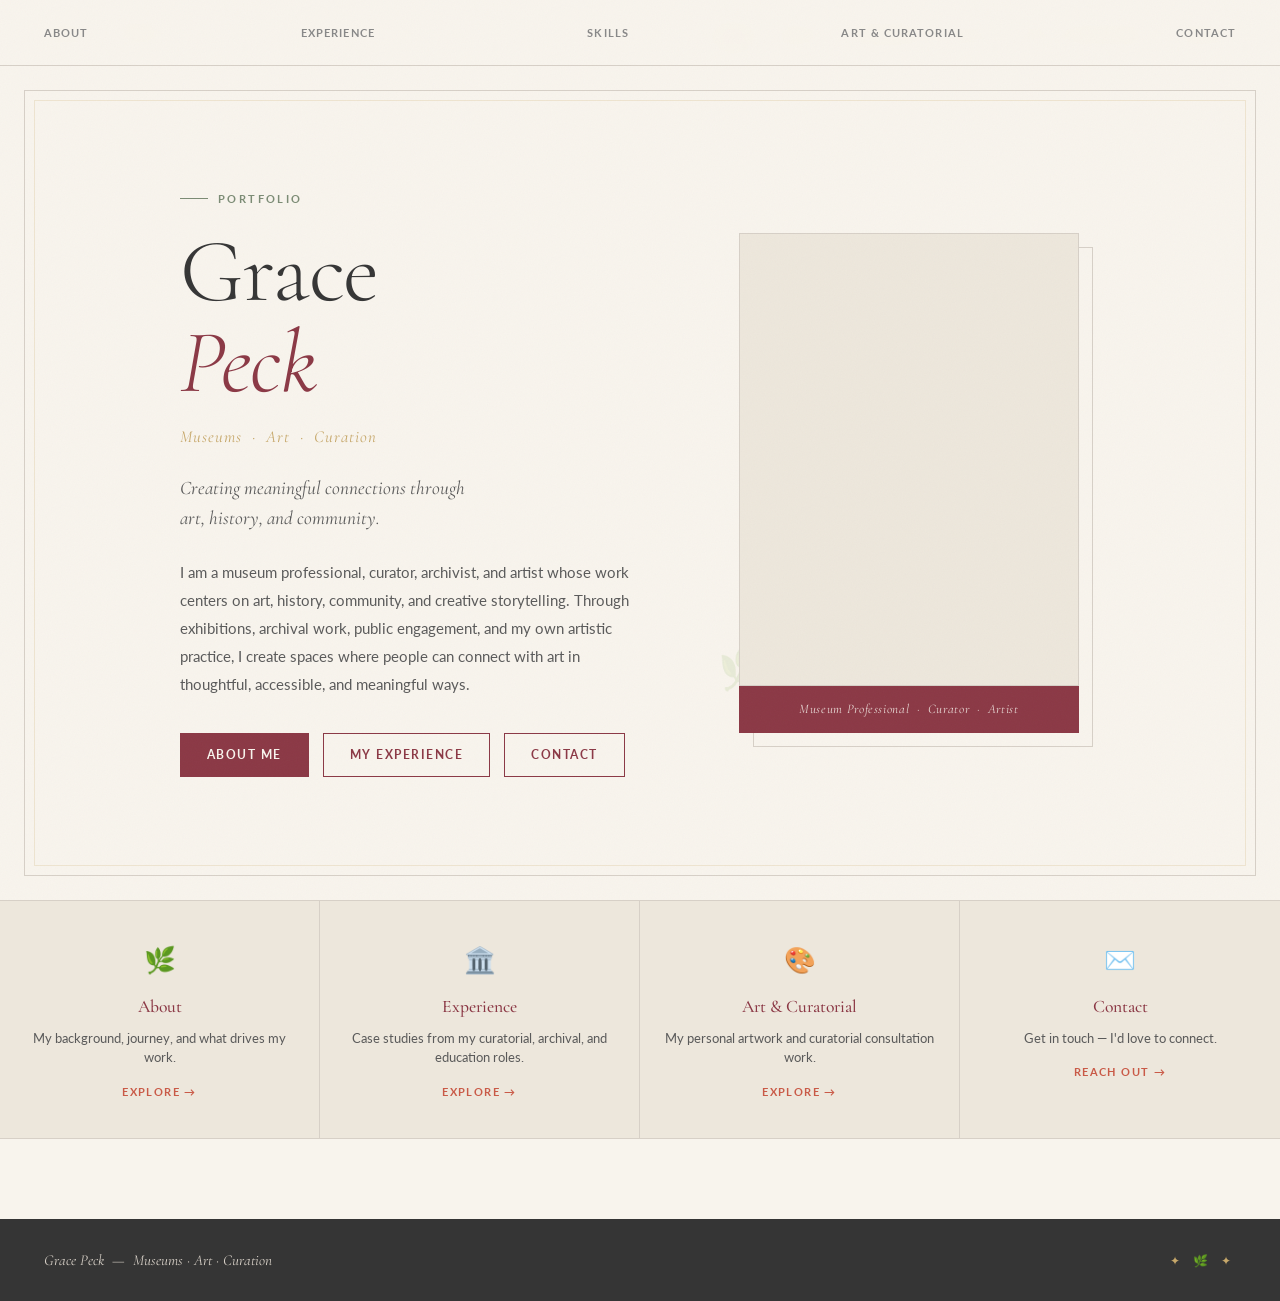
==== index.html @ a0f31f07 "Add files via upload" ====
<!DOCTYPE html>
<html lang="en">
<head>
  <meta charset="UTF-8" />
  <meta name="viewport" content="width=device-width, initial-scale=1.0" />
  <title>Grace Peck — Museums · Art · Curation</title>
  <link rel="stylesheet" href="style.css" />
  <style>
    /* ---- HOME-SPECIFIC STYLES ---- */

    /* Full-height hero */
    .hero {
      min-height: calc(100vh - var(--nav-h));
      display: flex;
      align-items: center;
      position: relative;
      overflow: hidden;
      padding: 60px 0;
    }

    /* Decorative double-rule frame around hero */
    .hero::before {
      content: '';
      position: absolute;
      inset: 24px;
      border: 1px solid var(--taupe);
      pointer-events: none;
    }
    .hero::after {
      content: '';
      position: absolute;
      inset: 34px;
      border: 1px solid rgba(199,168,106,0.22);
      pointer-events: none;
    }

    .hero-inner {
      position: relative;
      z-index: 1;
      display: grid;
      grid-template-columns: 1.1fr 0.9fr;
      gap: 70px;
      align-items: center;
      width: 100%;
      max-width: 1080px;
      margin: 0 auto;
      padding: 0 80px;
    }

    .hero-eyebrow {
      font-size: 0.68rem;
      font-weight: 700;
      letter-spacing: 0.22em;
      text-transform: uppercase;
      color: var(--sage);
      margin-bottom: 18px;
      display: flex;
      align-items: center;
      gap: 10px;
    }
    .hero-eyebrow::before { content: ''; width: 28px; height: 1px; background: var(--sage); }

    h1.hero-name {
      font-family: var(--font-display);
      font-size: clamp(3.8rem, 7vw, 6rem);
      font-weight: 300;
      line-height: 1.02;
      color: var(--charcoal);
      margin-bottom: 14px;
      letter-spacing: -0.01em;
    }
    h1.hero-name em { font-style: italic; color: var(--berry); }

    .hero-disciplines {
      font-family: var(--font-display);
      font-size: 1.05rem;
      font-style: italic;
      letter-spacing: 0.06em;
      color: var(--gold);
      margin-bottom: 22px;
    }

    .hero-tagline {
      font-family: var(--font-display);
      font-size: 1.2rem;
      font-style: italic;
      color: var(--charcoal-mid);
      line-height: 1.55;
      margin-bottom: 26px;
    }

    .hero-intro {
      font-size: 0.92rem;
      color: var(--charcoal-mid);
      line-height: 1.9;
      max-width: 480px;
      margin-bottom: 34px;
    }

    .hero-cta { display: flex; gap: 14px; flex-wrap: wrap; }

    /* Portrait panel */
    .hero-portrait {
      position: relative;
      display: flex;
      justify-content: center;
    }

    .portrait-frame {
      position: relative;
      width: 340px;
      max-width: 100%;
    }

    /* Offset shadow border */
    .portrait-frame::before {
      content: '';
      position: absolute;
      top: 14px; left: 14px; right: -14px; bottom: -14px;
      border: 1px solid var(--taupe);
      z-index: 0;
    }

    .portrait-img {
      position: relative;
      z-index: 1;
      width: 100%;
      aspect-ratio: 3/4;
      overflow: hidden;
      border: 1px solid var(--taupe);
    }

    .portrait-img img {
      width: 100%;
      height: 100%;
      object-fit: cover;
      object-position: center top;
      display: block;
    }

    /* Name badge below portrait */
    .portrait-badge {
      position: relative;
      z-index: 1;
      background: var(--berry);
      color: var(--cream);
      padding: 12px 20px;
      text-align: center;
    }
    .portrait-badge p {
      font-family: var(--font-display);
      font-size: 0.82rem;
      font-style: italic;
      opacity: 0.85;
      letter-spacing: 0.05em;
    }

    /* Corner ornament */
    .hero-ornament {
      position: absolute;
      bottom: 30px; left: 0;
      font-size: 2.5rem;
      opacity: 0.1;
      color: var(--sage);
      pointer-events: none;
    }

    /* ---- QUICK LINKS STRIP ---- */
    .quick-links {
      background: var(--cream-dark);
      border-top: 1px solid var(--taupe);
      border-bottom: 1px solid var(--taupe);
    }

    .quick-links-inner {
      display: grid;
      grid-template-columns: repeat(4, 1fr);
    }

    .quick-link {
      display: flex;
      flex-direction: column;
      align-items: center;
      text-align: center;
      padding: 36px 20px;
      border-right: 1px solid var(--taupe);
      transition: background 0.22s;
    }
    .quick-link:last-child { border-right: none; }
    .quick-link:hover { background: var(--cream); }

    .ql-icon { font-size: 1.6rem; margin-bottom: 10px; }

    .ql-title {
      font-family: var(--font-display);
      font-size: 1.1rem;
      font-weight: 500;
      color: var(--berry);
      margin-bottom: 6px;
    }

    .ql-desc {
      font-size: 0.8rem;
      color: var(--charcoal-mid);
      line-height: 1.55;
    }

    .ql-arrow {
      margin-top: 14px;
      font-size: 0.7rem;
      font-weight: 700;
      letter-spacing: 0.12em;
      text-transform: uppercase;
      color: var(--terracotta);
    }

    @media (max-width: 880px) {
      .hero-inner { grid-template-columns: 1fr; padding: 0 24px; gap: 40px; }
      .hero::before, .hero::after { display: none; }
      .portrait-frame { width: 260px; }
      .hero-portrait { order: -1; }
      .quick-links-inner { grid-template-columns: repeat(2, 1fr); }
      .quick-link { border-bottom: 1px solid var(--taupe); }
      .quick-link:nth-child(even) { border-right: none; }
    }
    @media (max-width: 500px) {
      .quick-links-inner { grid-template-columns: 1fr; }
      .quick-link { border-right: none; }
    }
  </style>
</head>
<body>

<!-- ============================================================
     NAVIGATION
============================================================ -->
<nav id="navbar">
  <a href="index.html" class="nav-logo">Grace <span class="sep">·</span> Peck</a>
  <button class="nav-toggle" onclick="toggleNav()" aria-label="Menu">
    <span></span><span></span><span></span>
  </button>
  <ul class="nav-links" id="navLinks">
    <li><a href="index.html" onclick="closeNav()">Home</a></li>
    <li><a href="about.html" onclick="closeNav()">About</a></li>
    <li><a href="experience.html" onclick="closeNav()">Experience</a></li>
    <li><a href="skills.html" onclick="closeNav()">Skills</a></li>
    <li><a href="artwork.html" onclick="closeNav()">Art &amp; Curatorial</a></li>
    <li><a href="contact.html" onclick="closeNav()">Contact</a></li>
  </ul>
</nav>

<!-- ============================================================
     HERO
============================================================ -->
<div class="page">
  <section class="hero">
    <div class="hero-inner">

      <!-- Left: text -->
      <div class="hero-text reveal">
        <p class="hero-eyebrow">Portfolio</p>
        <h1 class="hero-name">Grace<br /><em>Peck</em></h1>
        <p class="hero-disciplines">Museums &nbsp;·&nbsp; Art &nbsp;·&nbsp; Curation</p>
        <p class="hero-tagline">Creating meaningful connections through<br />art, history, and community.</p>
        <p class="hero-intro">I am a museum professional, curator, archivist, and artist whose work centers on art, history, community, and creative storytelling. Through exhibitions, archival work, public engagement, and my own artistic practice, I create spaces where people can connect with art in thoughtful, accessible, and meaningful ways.</p>
        <div class="hero-cta">
          <a href="about.html" class="btn btn-fill">About Me</a>
          <a href="experience.html" class="btn">My Experience</a>
          <a href="contact.html" class="btn">Contact</a>
        </div>
      </div>

      <!-- Right: portrait -->
      <div class="hero-portrait reveal" data-delay="120">
        <div class="portrait-frame">
          <div class="portrait-img">
            <img
              src="https://drive.google.com/uc?export=view&id=1IXhUn296IzdVpvaOKfwpo35ywLJ5ARIB"
              alt="Grace Peck"
              onerror="this.parentElement.style.background='var(--cream-dark)'; this.style.display='none';"
            />
          </div>
          <div class="portrait-badge">
            <p>Museum Professional &nbsp;·&nbsp; Curator &nbsp;·&nbsp; Artist</p>
          </div>
        </div>
        <div class="hero-ornament">🌿</div>
      </div>

    </div>
  </section>

  <!-- ============================================================
       QUICK NAVIGATION STRIP
  ============================================================ -->
  <div class="quick-links">
    <div class="quick-links-inner">
      <a href="about.html" class="quick-link reveal">
        <span class="ql-icon">🌿</span>
        <span class="ql-title">About</span>
        <span class="ql-desc">My background, journey, and what drives my work.</span>
        <span class="ql-arrow">Explore →</span>
      </a>
      <a href="experience.html" class="quick-link reveal">
        <span class="ql-icon">🏛️</span>
        <span class="ql-title">Experience</span>
        <span class="ql-desc">Case studies from my curatorial, archival, and education roles.</span>
        <span class="ql-arrow">Explore →</span>
      </a>
      <a href="artwork.html" class="quick-link reveal">
        <span class="ql-icon">🎨</span>
        <span class="ql-title">Art &amp; Curatorial</span>
        <span class="ql-desc">My personal artwork and curatorial consultation work.</span>
        <span class="ql-arrow">Explore →</span>
      </a>
      <a href="contact.html" class="quick-link reveal">
        <span class="ql-icon">✉️</span>
        <span class="ql-title">Contact</span>
        <span class="ql-desc">Get in touch — I'd love to connect.</span>
        <span class="ql-arrow">Reach Out →</span>
      </a>
    </div>
  </div>

  <!-- FOOTER -->
  <footer>
    <span class="footer-name">Grace Peck &nbsp;—&nbsp; Museums · Art · Curation</span>
    <span class="footer-motif">✦ 🌿 ✦</span>
    <nav class="footer-links">
      <a href="about.html">About</a>
      <a href="experience.html">Experience</a>
      <a href="skills.html">Skills</a>
      <a href="artwork.html">Art &amp; Curatorial</a>
      <a href="contact.html">Contact</a>
    </nav>
  </footer>

</div><!-- /.page -->

<script src="nav.js"></script>
</body>
</html>
---- style.css ----
/* ============================================================
   GRACE PECK — SHARED STYLESHEET
   All pages import this file. Edit variables here to retheme.
============================================================ */
@import url('https://fonts.googleapis.com/css2?family=Cormorant+Garamond:ital,wght@0,300;0,400;0,500;0,600;1,300;1,400;1,500;1,600&family=Lato:ital,wght@0,300;0,400;0,700;1,300;1,400&display=swap');

:root {
  --cream:        #F8F4ED;
  --cream-dark:   #EDE7DC;
  --terracotta:   #C95A47;
  --berry:        #8B3845;
  --taupe:        #D7D0C7;
  --sage:         #7B8B74;
  --gold:         #C7A86A;
  --charcoal:     #353535;
  --charcoal-mid: #5a5a5a;
  --font-display: 'Cormorant Garamond', Georgia, serif;
  --font-body:    'Lato', sans-serif;
  --nav-h:        66px;
}

*, *::before, *::after { box-sizing: border-box; margin: 0; padding: 0; }
html { scroll-behavior: smooth; }
body {
  background: var(--cream);
  color: var(--charcoal);
  font-family: var(--font-body);
  font-size: 16px;
  line-height: 1.75;
  overflow-x: hidden;
}
a { color: inherit; text-decoration: none; }
img { max-width: 100%; display: block; }
ul { list-style: none; }

/* Paper texture overlay */
body::after {
  content: '';
  position: fixed;
  inset: 0;
  background-image: url("data:image/svg+xml,%3Csvg xmlns='http://www.w3.org/2000/svg' width='250' height='250'%3E%3Cfilter id='n'%3E%3CfeTurbulence type='fractalNoise' baseFrequency='0.78' numOctaves='4' stitchTiles='stitch'/%3E%3C/filter%3E%3Crect width='250' height='250' filter='url(%23n)' opacity='0.032'/%3E%3C/svg%3E");
  pointer-events: none;
  z-index: 9999;
}

/* ============================================================
   NAVIGATION
============================================================ */
nav {
  position: fixed;
  top: 0; left: 0; right: 0;
  z-index: 1000;
  height: var(--nav-h);
  display: flex;
  justify-content: space-between;
  align-items: center;
  padding: 0 44px;
  background: rgba(248,244,237,0.97);
  border-bottom: 1px solid var(--taupe);
  backdrop-filter: blur(12px);
  transition: box-shadow 0.3s;
}
nav.scrolled { box-shadow: 0 2px 24px rgba(53,53,53,0.09); }

.nav-logo {
  font-family: var(--font-display);
  font-size: 1.25rem;
  font-weight: 500;
  color: var(--berry);
  letter-spacing: 0.02em;
  flex-shrink: 0;
}
.nav-logo .sep { color: var(--gold); margin: 0 7px; font-weight: 300; }

.nav-links { display: flex; gap: 24px; align-items: center; }

.nav-links a {
  font-size: 0.7rem;
  font-weight: 700;
  letter-spacing: 0.14em;
  text-transform: uppercase;
  color: var(--charcoal-mid);
  transition: color 0.2s;
  position: relative;
  padding-bottom: 3px;
  white-space: nowrap;
}
.nav-links a::after {
  content: '';
  position: absolute;
  bottom: 0; left: 0; right: 0;
  height: 1px;
  background: var(--terracotta);
  transform: scaleX(0);
  transform-origin: left;
  transition: transform 0.22s;
}
.nav-links a:hover,
.nav-links a.active { color: var(--berry); }
.nav-links a:hover::after,
.nav-links a.active::after { transform: scaleX(1); }

.nav-toggle {
  display: none;
  flex-direction: column;
  gap: 5px;
  cursor: pointer;
  background: none;
  border: none;
  padding: 6px;
}
.nav-toggle span { display: block; width: 22px; height: 2px; background: var(--charcoal); transition: all 0.3s; }

/* ============================================================
   PAGE LAYOUT
============================================================ */
.page { min-height: 100vh; padding-top: var(--nav-h); }

.container { max-width: 1080px; margin: 0 auto; padding: 0 44px; }

/* PAGE BANNER */
.page-banner {
  padding: 64px 0 48px;
  border-bottom: 1px solid var(--taupe);
  position: relative;
}
.page-banner::after {
  content: '✦';
  position: absolute;
  top: 30px; right: 52px;
  font-size: 1.1rem;
  color: var(--gold);
  opacity: 0.35;
}

.eyebrow {
  font-size: 0.67rem;
  font-weight: 700;
  letter-spacing: 0.22em;
  text-transform: uppercase;
  color: var(--sage);
  margin-bottom: 12px;
  display: flex;
  align-items: center;
  gap: 10px;
}
.eyebrow::before { content: ''; width: 26px; height: 1px; background: var(--sage); }

.page-title {
  font-family: var(--font-display);
  font-size: clamp(2.2rem, 5vw, 3.8rem);
  font-weight: 400;
  line-height: 1.1;
  color: var(--berry);
  margin-bottom: 12px;
}

.page-sub {
  font-family: var(--font-display);
  font-size: 1.1rem;
  font-style: italic;
  color: var(--charcoal-mid);
}

/* SECTION HEADINGS */
.s-title {
  font-family: var(--font-display);
  font-size: clamp(1.5rem, 2.5vw, 2rem);
  font-weight: 500;
  color: var(--berry);
  margin-bottom: 6px;
}
.s-sub {
  font-family: var(--font-display);
  font-style: italic;
  color: var(--charcoal-mid);
  margin-bottom: 32px;
  font-size: 1rem;
}

/* DIVIDER */
.divider {
  text-align: center;
  margin: 56px 0;
  color: var(--gold);
  letter-spacing: 10px;
  opacity: 0.5;
}

/* PROSE */
.prose p {
  font-size: 0.95rem;
  color: var(--charcoal-mid);
  line-height: 1.95;
  margin-bottom: 20px;
  max-width: 740px;
}
.drop-cap::first-letter {
  font-family: var(--font-display);
  font-size: 3.6rem;
  font-weight: 500;
  color: var(--terracotta);
  float: left;
  line-height: 0.74;
  margin: 6px 10px 0 0;
}

/* BUTTONS */
.btn {
  display: inline-block;
  padding: 11px 26px;
  font-size: 0.72rem;
  font-weight: 700;
  letter-spacing: 0.13em;
  text-transform: uppercase;
  border: 1.5px solid var(--berry);
  color: var(--berry);
  transition: all 0.22s;
  cursor: pointer;
  font-family: var(--font-body);
}
.btn:hover { background: var(--berry); color: var(--cream); }
.btn-fill { background: var(--berry); color: var(--cream); }
.btn-fill:hover { background: var(--terracotta); border-color: var(--terracotta); }

/* SKILL TAGS */
.skill-tags { display: flex; flex-wrap: wrap; gap: 8px; }
.tag {
  font-size: 0.75rem;
  font-weight: 700;
  letter-spacing: 0.06em;
  padding: 5px 13px;
  border: 1px solid var(--taupe);
  color: var(--charcoal-mid);
  background: var(--cream-dark);
  transition: all 0.2s;
}
.tag:hover { background: var(--terracotta); border-color: var(--terracotta); color: var(--cream); }

/* CARD */
.card {
  background: var(--cream-dark);
  border: 1px solid var(--taupe);
  transition: transform 0.2s, box-shadow 0.2s;
}
.card:hover { transform: translateY(-3px); box-shadow: 0 8px 28px rgba(139,56,69,0.08); }

/* IMAGE WRAPPER */
.img-w {
  overflow: hidden;
  background: var(--taupe);
  position: relative;
}
.img-w img {
  width: 100%; height: 100%;
  object-fit: cover;
  transition: transform 0.45s ease;
  display: block;
}
.img-w:hover img { transform: scale(1.05); }

/* GALLERY GRID */
.gallery-grid {
  display: grid;
  grid-template-columns: repeat(auto-fill, minmax(200px, 1fr));
  gap: 16px;
}
.gallery-item {
  border: 1px solid var(--taupe);
  overflow: hidden;
  cursor: pointer;
  background: var(--cream-dark);
}
.gallery-item .img-w { aspect-ratio: 3/4; }
.gallery-item-cap {
  padding: 9px 12px;
  font-family: var(--font-display);
  font-style: italic;
  font-size: 0.88rem;
  color: var(--charcoal);
  border-top: 1px solid var(--taupe);
  background: var(--cream);
}

/* REVEAL ANIMATIONS */
.reveal {
  opacity: 0;
  transform: translateY(20px);
  transition: opacity 0.55s ease, transform 0.55s ease;
}
.reveal.visible { opacity: 1; transform: translateY(0); }

/* FOOTER */
footer {
  background: var(--charcoal);
  padding: 28px 44px;
  display: flex;
  justify-content: space-between;
  align-items: center;
  flex-wrap: wrap;
  gap: 12px;
  margin-top: 80px;
}
.footer-name { font-family: var(--font-display); font-style: italic; color: var(--taupe); font-size: 0.95rem; }
.footer-links { display: flex; gap: 20px; flex-wrap: wrap; }
.footer-links a { font-size: 0.68rem; font-weight: 700; letter-spacing: 0.1em; text-transform: uppercase; color: #888; transition: color 0.2s; }
.footer-links a:hover { color: var(--gold); }
.footer-motif { color: var(--gold); letter-spacing: 5px; font-size: 0.75rem; }

/* RESPONSIVE */
@media (max-width: 880px) {
  nav { padding: 0 20px; }
  .nav-links {
    display: none;
    flex-direction: column;
    gap: 0;
    position: absolute;
    top: var(--nav-h); left: 0; right: 0;
    background: var(--cream);
    border-bottom: 1px solid var(--taupe);
  }
  .nav-links.open { display: flex; }
  .nav-links a { padding: 13px 24px; font-size: 0.76rem; }
  .nav-links a::after { display: none; }
  .nav-toggle { display: flex; }
  .container { padding: 0 20px; }
  footer { padding: 24px 20px; }
}
@media (max-width: 560px) {
  .page-title { font-size: 2rem; }
  .gallery-grid { grid-template-columns: repeat(2, 1fr); }
}
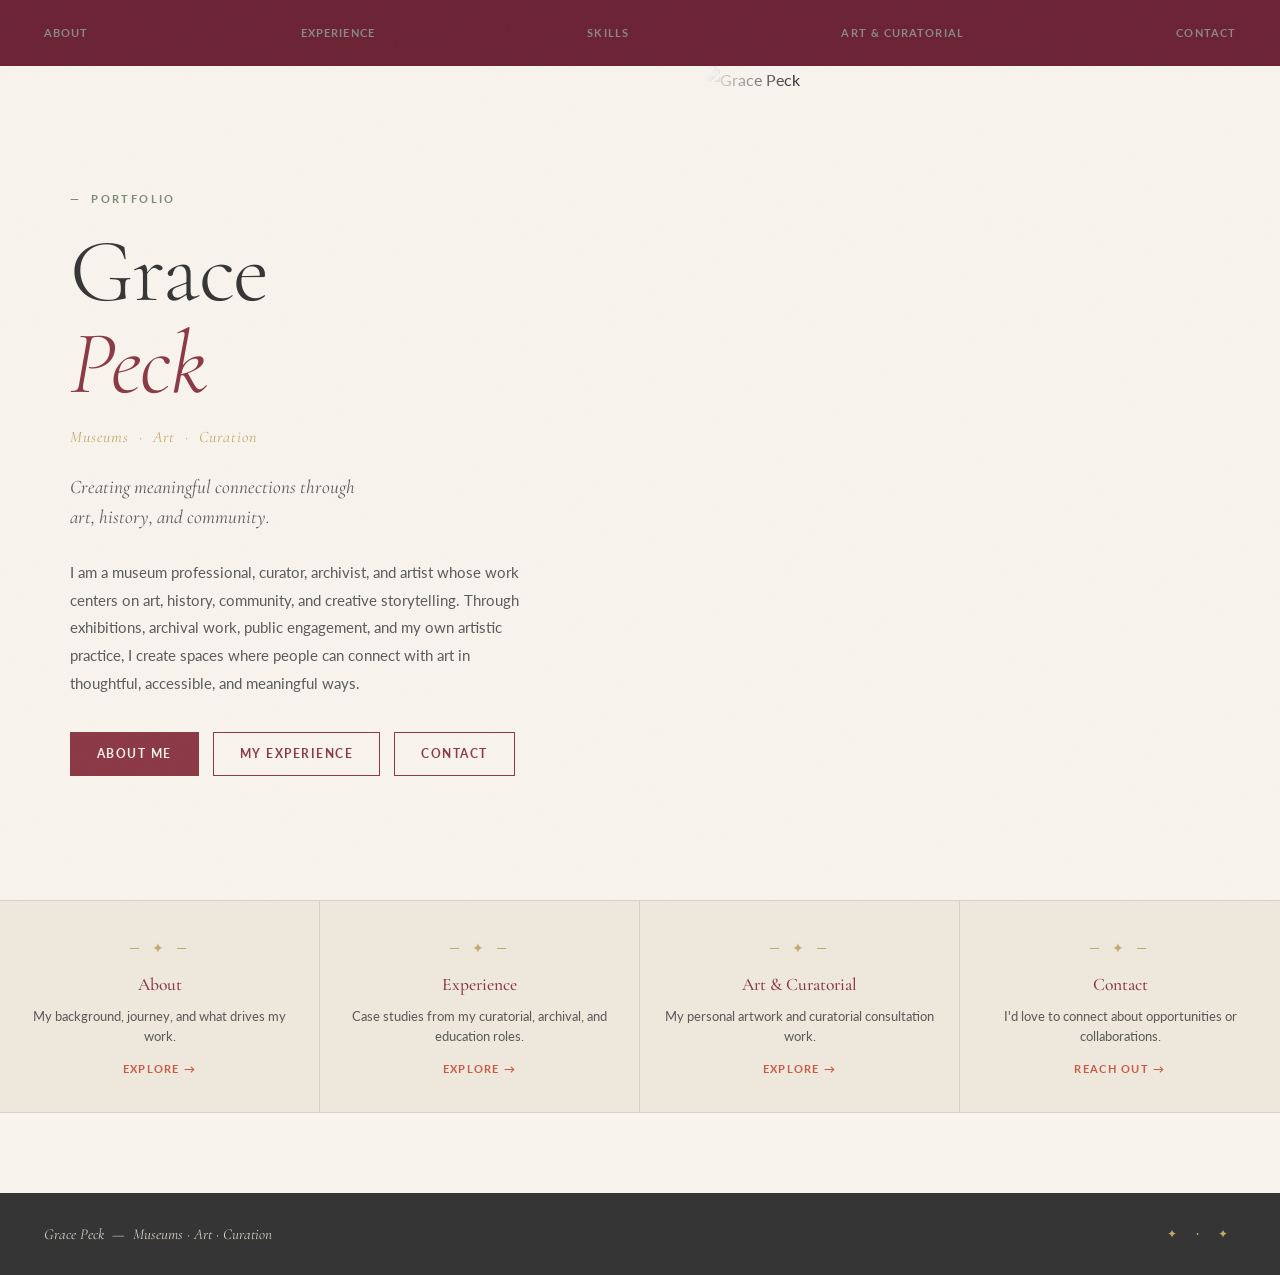
==== commit 41fbfce8: "Add files via upload" ====
--- a/index.html
+++ b/index.html
@@ -6,239 +6,95 @@
   <title>Grace Peck — Museums · Art · Curation</title>
   <link rel="stylesheet" href="style.css" />
   <style>
-    /* ---- HOME-SPECIFIC STYLES ---- */
-
-    /* Full-height hero */
     .hero {
       min-height: calc(100vh - var(--nav-h));
+      display: grid;
+      grid-template-columns: 1.1fr 0.9fr;
+      align-items: stretch;
+      position: relative;
+    }
+    .hero-text-col {
       display: flex;
       align-items: center;
+      padding: 70px 60px 70px 70px;
+      position: relative;
+      z-index: 1;
+    }
+    .hero-photo-col {
       position: relative;
       overflow: hidden;
-      padding: 60px 0;
     }
-
-    /* Decorative double-rule frame around hero */
-    .hero::before {
-      content: '';
-      position: absolute;
-      inset: 24px;
-      border: 1px solid var(--taupe);
-      pointer-events: none;
-    }
-    .hero::after {
-      content: '';
-      position: absolute;
-      inset: 34px;
-      border: 1px solid rgba(199,168,106,0.22);
-      pointer-events: none;
-    }
-
-    .hero-inner {
-      position: relative;
-      z-index: 1;
-      display: grid;
-      grid-template-columns: 1.1fr 0.9fr;
-      gap: 70px;
-      align-items: center;
-      width: 100%;
-      max-width: 1080px;
-      margin: 0 auto;
-      padding: 0 80px;
-    }
-
-    .hero-eyebrow {
-      font-size: 0.68rem;
-      font-weight: 700;
-      letter-spacing: 0.22em;
-      text-transform: uppercase;
-      color: var(--sage);
-      margin-bottom: 18px;
-      display: flex;
-      align-items: center;
-      gap: 10px;
-    }
-    .hero-eyebrow::before { content: ''; width: 28px; height: 1px; background: var(--sage); }
-
-    h1.hero-name {
-      font-family: var(--font-display);
-      font-size: clamp(3.8rem, 7vw, 6rem);
-      font-weight: 300;
-      line-height: 1.02;
-      color: var(--charcoal);
-      margin-bottom: 14px;
-      letter-spacing: -0.01em;
-    }
-    h1.hero-name em { font-style: italic; color: var(--berry); }
-
-    .hero-disciplines {
-      font-family: var(--font-display);
-      font-size: 1.05rem;
-      font-style: italic;
-      letter-spacing: 0.06em;
-      color: var(--gold);
-      margin-bottom: 22px;
-    }
-
-    .hero-tagline {
-      font-family: var(--font-display);
-      font-size: 1.2rem;
-      font-style: italic;
-      color: var(--charcoal-mid);
-      line-height: 1.55;
-      margin-bottom: 26px;
-    }
-
-    .hero-intro {
-      font-size: 0.92rem;
-      color: var(--charcoal-mid);
-      line-height: 1.9;
-      max-width: 480px;
-      margin-bottom: 34px;
-    }
-
-    .hero-cta { display: flex; gap: 14px; flex-wrap: wrap; }
-
-    /* Portrait panel */
-    .hero-portrait {
-      position: relative;
-      display: flex;
-      justify-content: center;
-    }
-
-    .portrait-frame {
-      position: relative;
-      width: 340px;
-      max-width: 100%;
-    }
-
-    /* Offset shadow border */
-    .portrait-frame::before {
-      content: '';
-      position: absolute;
-      top: 14px; left: 14px; right: -14px; bottom: -14px;
-      border: 1px solid var(--taupe);
-      z-index: 0;
-    }
-
-    .portrait-img {
-      position: relative;
-      z-index: 1;
-      width: 100%;
-      aspect-ratio: 3/4;
-      overflow: hidden;
-      border: 1px solid var(--taupe);
-    }
-
-    .portrait-img img {
-      width: 100%;
-      height: 100%;
+    .hero-photo-col img {
+      width: 100%; height: 100%;
       object-fit: cover;
       object-position: center top;
       display: block;
     }
-
-    /* Name badge below portrait */
-    .portrait-badge {
-      position: relative;
-      z-index: 1;
-      background: var(--berry);
-      color: var(--cream);
-      padding: 12px 20px;
-      text-align: center;
+    /* Dark overlay on photo for contrast */
+    .hero-photo-col::after {
+      content: '';
+      position: absolute; inset: 0;
+      background: linear-gradient(to right, var(--cream) 0%, transparent 15%);
     }
-    .portrait-badge p {
+    .hero-eyebrow {
+      font-size: 0.67rem; font-weight: 700; letter-spacing: 0.22em;
+      text-transform: uppercase; color: var(--sage); margin-bottom: 18px;
+      display: flex; align-items: center; gap: 10px;
+    }
+    .hero-eyebrow::before { content: '—'; color: var(--sage); }
+    h1.hero-name {
       font-family: var(--font-display);
-      font-size: 0.82rem;
-      font-style: italic;
-      opacity: 0.85;
-      letter-spacing: 0.05em;
+      font-size: clamp(4rem, 7vw, 6.2rem);
+      font-weight: 300; line-height: 1.02; color: var(--charcoal);
+      margin-bottom: 14px; letter-spacing: -0.01em;
     }
-
-    /* Corner ornament */
-    .hero-ornament {
-      position: absolute;
-      bottom: 30px; left: 0;
-      font-size: 2.5rem;
-      opacity: 0.1;
-      color: var(--sage);
-      pointer-events: none;
+    h1.hero-name em { font-style: italic; color: var(--berry); }
+    .hero-disciplines {
+      font-family: var(--font-display); font-size: 1rem;
+      font-style: italic; letter-spacing: 0.06em; color: var(--gold); margin-bottom: 22px;
     }
-
-    /* ---- QUICK LINKS STRIP ---- */
-    .quick-links {
+    .hero-tagline {
+      font-family: var(--font-display); font-size: 1.2rem; font-style: italic;
+      color: var(--charcoal-mid); line-height: 1.55; margin-bottom: 26px;
+    }
+    .hero-intro {
+      font-size: 0.92rem; color: var(--charcoal-mid); line-height: 1.9;
+      max-width: 460px; margin-bottom: 34px;
+    }
+    .hero-cta { display: flex; gap: 14px; flex-wrap: wrap; }
+    /* Quick nav strip */
+    .quick-strip {
       background: var(--cream-dark);
-      border-top: 1px solid var(--taupe);
-      border-bottom: 1px solid var(--taupe);
+      border-top: 1px solid var(--taupe); border-bottom: 1px solid var(--taupe);
     }
-
-    .quick-links-inner {
-      display: grid;
-      grid-template-columns: repeat(4, 1fr);
+    .quick-strip-inner {
+      display: grid; grid-template-columns: repeat(4, 1fr);
     }
-
-    .quick-link {
-      display: flex;
-      flex-direction: column;
-      align-items: center;
-      text-align: center;
-      padding: 36px 20px;
-      border-right: 1px solid var(--taupe);
-      transition: background 0.22s;
+    .ql {
+      display: flex; flex-direction: column; align-items: center; text-align: center;
+      padding: 34px 20px; border-right: 1px solid var(--taupe); transition: background 0.22s;
     }
-    .quick-link:last-child { border-right: none; }
-    .quick-link:hover { background: var(--cream); }
-
-    .ql-icon { font-size: 1.6rem; margin-bottom: 10px; }
-
-    .ql-title {
-      font-family: var(--font-display);
-      font-size: 1.1rem;
-      font-weight: 500;
-      color: var(--berry);
-      margin-bottom: 6px;
-    }
-
-    .ql-desc {
-      font-size: 0.8rem;
-      color: var(--charcoal-mid);
-      line-height: 1.55;
-    }
-
-    .ql-arrow {
-      margin-top: 14px;
-      font-size: 0.7rem;
-      font-weight: 700;
-      letter-spacing: 0.12em;
-      text-transform: uppercase;
-      color: var(--terracotta);
-    }
-
+    .ql:last-child { border-right: none; }
+    .ql:hover { background: var(--cream); }
+    .ql-mark { font-size: 0.9rem; color: var(--gold); letter-spacing: 4px; margin-bottom: 10px; }
+    .ql-title { font-family: var(--font-display); font-size: 1.1rem; font-weight: 500; color: var(--berry); margin-bottom: 6px; }
+    .ql-desc { font-size: 0.8rem; color: var(--charcoal-mid); line-height: 1.55; }
+    .ql-arrow { margin-top: 12px; font-size: 0.68rem; font-weight: 700; letter-spacing: 0.12em; text-transform: uppercase; color: var(--terracotta); }
     @media (max-width: 880px) {
-      .hero-inner { grid-template-columns: 1fr; padding: 0 24px; gap: 40px; }
-      .hero::before, .hero::after { display: none; }
-      .portrait-frame { width: 260px; }
-      .hero-portrait { order: -1; }
-      .quick-links-inner { grid-template-columns: repeat(2, 1fr); }
-      .quick-link { border-bottom: 1px solid var(--taupe); }
-      .quick-link:nth-child(even) { border-right: none; }
-    }
-    @media (max-width: 500px) {
-      .quick-links-inner { grid-template-columns: 1fr; }
-      .quick-link { border-right: none; }
+      .hero { grid-template-columns: 1fr; }
+      .hero-photo-col { height: 50vw; max-height: 340px; }
+      .hero-photo-col::after { background: linear-gradient(to bottom, transparent 60%, var(--cream)); }
+      .hero-text-col { padding: 44px 20px; }
+      .quick-strip-inner { grid-template-columns: repeat(2, 1fr); }
+      .ql { border-bottom: 1px solid var(--taupe); }
+      .ql:nth-child(even) { border-right: none; }
     }
   </style>
 </head>
 <body>
-
-<!-- ============================================================
-     NAVIGATION
-============================================================ -->
 <nav id="navbar">
   <a href="index.html" class="nav-logo">Grace <span class="sep">·</span> Peck</a>
-  <button class="nav-toggle" onclick="toggleNav()" aria-label="Menu">
-    <span></span><span></span><span></span>
-  </button>
+  <button class="nav-toggle" onclick="toggleNav()" aria-label="Menu"><span></span><span></span><span></span></button>
   <ul class="nav-links" id="navLinks">
     <li><a href="index.html" onclick="closeNav()">Home</a></li>
     <li><a href="about.html" onclick="closeNav()">About</a></li>
@@ -249,15 +105,10 @@
   </ul>
 </nav>
 
-<!-- ============================================================
-     HERO
-============================================================ -->
 <div class="page">
   <section class="hero">
-    <div class="hero-inner">
-
-      <!-- Left: text -->
-      <div class="hero-text reveal">
+    <div class="hero-text-col">
+      <div class="reveal">
         <p class="hero-eyebrow">Portfolio</p>
         <h1 class="hero-name">Grace<br /><em>Peck</em></h1>
         <p class="hero-disciplines">Museums &nbsp;·&nbsp; Art &nbsp;·&nbsp; Curation</p>
@@ -269,63 +120,44 @@
           <a href="contact.html" class="btn">Contact</a>
         </div>
       </div>
-
-      <!-- Right: portrait -->
-      <div class="hero-portrait reveal" data-delay="120">
-        <div class="portrait-frame">
-          <div class="portrait-img">
-            <img
-              src="https://drive.google.com/uc?export=view&id=1IXhUn296IzdVpvaOKfwpo35ywLJ5ARIB"
-              alt="Grace Peck"
-              onerror="this.parentElement.style.background='var(--cream-dark)'; this.style.display='none';"
-            />
-          </div>
-          <div class="portrait-badge">
-            <p>Museum Professional &nbsp;·&nbsp; Curator &nbsp;·&nbsp; Artist</p>
-          </div>
-        </div>
-        <div class="hero-ornament">🌿</div>
-      </div>
-
+    </div>
+    <div class="hero-photo-col">
+      <img src="https://lh3.googleusercontent.com/d/1jF5TbYclG7UgG0672OkRQ4tSK1uH7I_J" alt="Grace Peck" />
     </div>
   </section>
 
-  <!-- ============================================================
-       QUICK NAVIGATION STRIP
-  ============================================================ -->
-  <div class="quick-links">
-    <div class="quick-links-inner">
-      <a href="about.html" class="quick-link reveal">
-        <span class="ql-icon">🌿</span>
+  <div class="quick-strip">
+    <div class="quick-strip-inner container" style="max-width:100%;padding:0;">
+      <a href="about.html" class="ql reveal">
+        <span class="ql-mark">— ✦ —</span>
         <span class="ql-title">About</span>
         <span class="ql-desc">My background, journey, and what drives my work.</span>
         <span class="ql-arrow">Explore →</span>
       </a>
-      <a href="experience.html" class="quick-link reveal">
-        <span class="ql-icon">🏛️</span>
+      <a href="experience.html" class="ql reveal">
+        <span class="ql-mark">— ✦ —</span>
         <span class="ql-title">Experience</span>
         <span class="ql-desc">Case studies from my curatorial, archival, and education roles.</span>
         <span class="ql-arrow">Explore →</span>
       </a>
-      <a href="artwork.html" class="quick-link reveal">
-        <span class="ql-icon">🎨</span>
+      <a href="artwork.html" class="ql reveal">
+        <span class="ql-mark">— ✦ —</span>
         <span class="ql-title">Art &amp; Curatorial</span>
         <span class="ql-desc">My personal artwork and curatorial consultation work.</span>
         <span class="ql-arrow">Explore →</span>
       </a>
-      <a href="contact.html" class="quick-link reveal">
-        <span class="ql-icon">✉️</span>
+      <a href="contact.html" class="ql reveal">
+        <span class="ql-mark">— ✦ —</span>
         <span class="ql-title">Contact</span>
-        <span class="ql-desc">Get in touch — I'd love to connect.</span>
+        <span class="ql-desc">I'd love to connect about opportunities or collaborations.</span>
         <span class="ql-arrow">Reach Out →</span>
       </a>
     </div>
   </div>
 
-  <!-- FOOTER -->
   <footer>
     <span class="footer-name">Grace Peck &nbsp;—&nbsp; Museums · Art · Curation</span>
-    <span class="footer-motif">✦ 🌿 ✦</span>
+    <span class="footer-motif">✦ · ✦</span>
     <nav class="footer-links">
       <a href="about.html">About</a>
       <a href="experience.html">Experience</a>
@@ -334,9 +166,7 @@
       <a href="contact.html">Contact</a>
     </nav>
   </footer>
-
-</div><!-- /.page -->
-
+</div>
 <script src="nav.js"></script>
 </body>
 </html>
--- a/style.css
+++ b/style.css
@@ -1,6 +1,5 @@
 /* ============================================================
-   GRACE PECK — SHARED STYLESHEET
-   All pages import this file. Edit variables here to retheme.
+   GRACE PECK — SHARED STYLESHEET v3
 ============================================================ */
 @import url('https://fonts.googleapis.com/css2?family=Cormorant+Garamond:ital,wght@0,300;0,400;0,500;0,600;1,300;1,400;1,500;1,600&family=Lato:ital,wght@0,300;0,400;0,700;1,300;1,400&display=swap');
 
@@ -9,6 +8,7 @@
   --cream-dark:   #EDE7DC;
   --terracotta:   #C95A47;
   --berry:        #8B3845;
+  --nav-bg:       #6B2233;
   --taupe:        #D7D0C7;
   --sage:         #7B8B74;
   --gold:         #C7A86A;
@@ -33,18 +33,15 @@
 img { max-width: 100%; display: block; }
 ul { list-style: none; }
 
-/* Paper texture overlay */
 body::after {
   content: '';
-  position: fixed;
-  inset: 0;
-  background-image: url("data:image/svg+xml,%3Csvg xmlns='http://www.w3.org/2000/svg' width='250' height='250'%3E%3Cfilter id='n'%3E%3CfeTurbulence type='fractalNoise' baseFrequency='0.78' numOctaves='4' stitchTiles='stitch'/%3E%3C/filter%3E%3Crect width='250' height='250' filter='url(%23n)' opacity='0.032'/%3E%3C/svg%3E");
-  pointer-events: none;
-  z-index: 9999;
+  position: fixed; inset: 0;
+  background-image: url("data:image/svg+xml,%3Csvg xmlns='http://www.w3.org/2000/svg' width='250' height='250'%3E%3Cfilter id='n'%3E%3CfeTurbulence type='fractalNoise' baseFrequency='0.78' numOctaves='4' stitchTiles='stitch'/%3E%3C/filter%3E%3Crect width='250' height='250' filter='url(%23n)' opacity='0.03'/%3E%3C/svg%3E");
+  pointer-events: none; z-index: 9999;
 }
 
 /* ============================================================
-   NAVIGATION
+   NAVIGATION — dark berry red bar, bold white caps
 ============================================================ */
 nav {
   position: fixed;
@@ -55,31 +52,29 @@
   justify-content: space-between;
   align-items: center;
   padding: 0 44px;
-  background: rgba(248,244,237,0.97);
-  border-bottom: 1px solid var(--taupe);
-  backdrop-filter: blur(12px);
+  background: var(--nav-bg);
   transition: box-shadow 0.3s;
 }
-nav.scrolled { box-shadow: 0 2px 24px rgba(53,53,53,0.09); }
+nav.scrolled { box-shadow: 0 3px 20px rgba(0,0,0,0.25); }
 
 .nav-logo {
   font-family: var(--font-display);
-  font-size: 1.25rem;
-  font-weight: 500;
-  color: var(--berry);
-  letter-spacing: 0.02em;
+  font-size: 1.35rem;
+  font-weight: 600;
+  color: #fff;
+  letter-spacing: 0.04em;
   flex-shrink: 0;
 }
-.nav-logo .sep { color: var(--gold); margin: 0 7px; font-weight: 300; }
-
-.nav-links { display: flex; gap: 24px; align-items: center; }
+.nav-logo .sep { color: var(--gold); margin: 0 8px; font-weight: 300; }
+
+.nav-links { display: flex; gap: 28px; align-items: center; }
 
 .nav-links a {
-  font-size: 0.7rem;
+  font-size: 0.68rem;
   font-weight: 700;
-  letter-spacing: 0.14em;
+  letter-spacing: 0.16em;
   text-transform: uppercase;
-  color: var(--charcoal-mid);
+  color: rgba(255,255,255,0.82);
   transition: color 0.2s;
   position: relative;
   padding-bottom: 3px;
@@ -90,13 +85,13 @@
   position: absolute;
   bottom: 0; left: 0; right: 0;
   height: 1px;
-  background: var(--terracotta);
+  background: var(--gold);
   transform: scaleX(0);
   transform-origin: left;
   transition: transform 0.22s;
 }
 .nav-links a:hover,
-.nav-links a.active { color: var(--berry); }
+.nav-links a.active { color: #fff; }
 .nav-links a:hover::after,
 .nav-links a.active::after { transform: scaleX(1); }
 
@@ -109,28 +104,27 @@
   border: none;
   padding: 6px;
 }
-.nav-toggle span { display: block; width: 22px; height: 2px; background: var(--charcoal); transition: all 0.3s; }
+.nav-toggle span { display: block; width: 22px; height: 2px; background: #fff; transition: all 0.3s; }
 
 /* ============================================================
    PAGE LAYOUT
 ============================================================ */
 .page { min-height: 100vh; padding-top: var(--nav-h); }
-
 .container { max-width: 1080px; margin: 0 auto; padding: 0 44px; }
 
-/* PAGE BANNER */
 .page-banner {
   padding: 64px 0 48px;
   border-bottom: 1px solid var(--taupe);
   position: relative;
 }
 .page-banner::after {
-  content: '✦';
+  content: '— ✦ —';
   position: absolute;
-  top: 30px; right: 52px;
-  font-size: 1.1rem;
+  top: 28px; right: 52px;
+  font-size: 0.75rem;
   color: var(--gold);
-  opacity: 0.35;
+  letter-spacing: 6px;
+  opacity: 0.5;
 }
 
 .eyebrow {
@@ -144,7 +138,7 @@
   align-items: center;
   gap: 10px;
 }
-.eyebrow::before { content: ''; width: 26px; height: 1px; background: var(--sage); }
+.eyebrow::before { content: '—'; color: var(--sage); }
 
 .page-title {
   font-family: var(--font-display);
@@ -154,7 +148,6 @@
   color: var(--berry);
   margin-bottom: 12px;
 }
-
 .page-sub {
   font-family: var(--font-display);
   font-size: 1.1rem;
@@ -169,13 +162,6 @@
   font-weight: 500;
   color: var(--berry);
   margin-bottom: 6px;
-}
-.s-sub {
-  font-family: var(--font-display);
-  font-style: italic;
-  color: var(--charcoal-mid);
-  margin-bottom: 32px;
-  font-size: 1rem;
 }
 
 /* DIVIDER */
@@ -183,8 +169,9 @@
   text-align: center;
   margin: 56px 0;
   color: var(--gold);
-  letter-spacing: 10px;
+  letter-spacing: 12px;
   opacity: 0.5;
+  font-size: 0.9rem;
 }
 
 /* PROSE */
@@ -237,14 +224,6 @@
 }
 .tag:hover { background: var(--terracotta); border-color: var(--terracotta); color: var(--cream); }
 
-/* CARD */
-.card {
-  background: var(--cream-dark);
-  border: 1px solid var(--taupe);
-  transition: transform 0.2s, box-shadow 0.2s;
-}
-.card:hover { transform: translateY(-3px); box-shadow: 0 8px 28px rgba(139,56,69,0.08); }
-
 /* IMAGE WRAPPER */
 .img-w {
   overflow: hidden;
@@ -282,7 +261,7 @@
   background: var(--cream);
 }
 
-/* REVEAL ANIMATIONS */
+/* REVEAL */
 .reveal {
   opacity: 0;
   transform: translateY(20px);
@@ -305,7 +284,7 @@
 .footer-links { display: flex; gap: 20px; flex-wrap: wrap; }
 .footer-links a { font-size: 0.68rem; font-weight: 700; letter-spacing: 0.1em; text-transform: uppercase; color: #888; transition: color 0.2s; }
 .footer-links a:hover { color: var(--gold); }
-.footer-motif { color: var(--gold); letter-spacing: 5px; font-size: 0.75rem; }
+.footer-motif { color: var(--gold); letter-spacing: 8px; font-size: 0.75rem; }
 
 /* RESPONSIVE */
 @media (max-width: 880px) {
@@ -316,11 +295,10 @@
     gap: 0;
     position: absolute;
     top: var(--nav-h); left: 0; right: 0;
-    background: var(--cream);
-    border-bottom: 1px solid var(--taupe);
+    background: var(--nav-bg);
   }
   .nav-links.open { display: flex; }
-  .nav-links a { padding: 13px 24px; font-size: 0.76rem; }
+  .nav-links a { padding: 14px 24px; font-size: 0.76rem; border-bottom: 1px solid rgba(255,255,255,0.08); }
   .nav-links a::after { display: none; }
   .nav-toggle { display: flex; }
   .container { padding: 0 20px; }
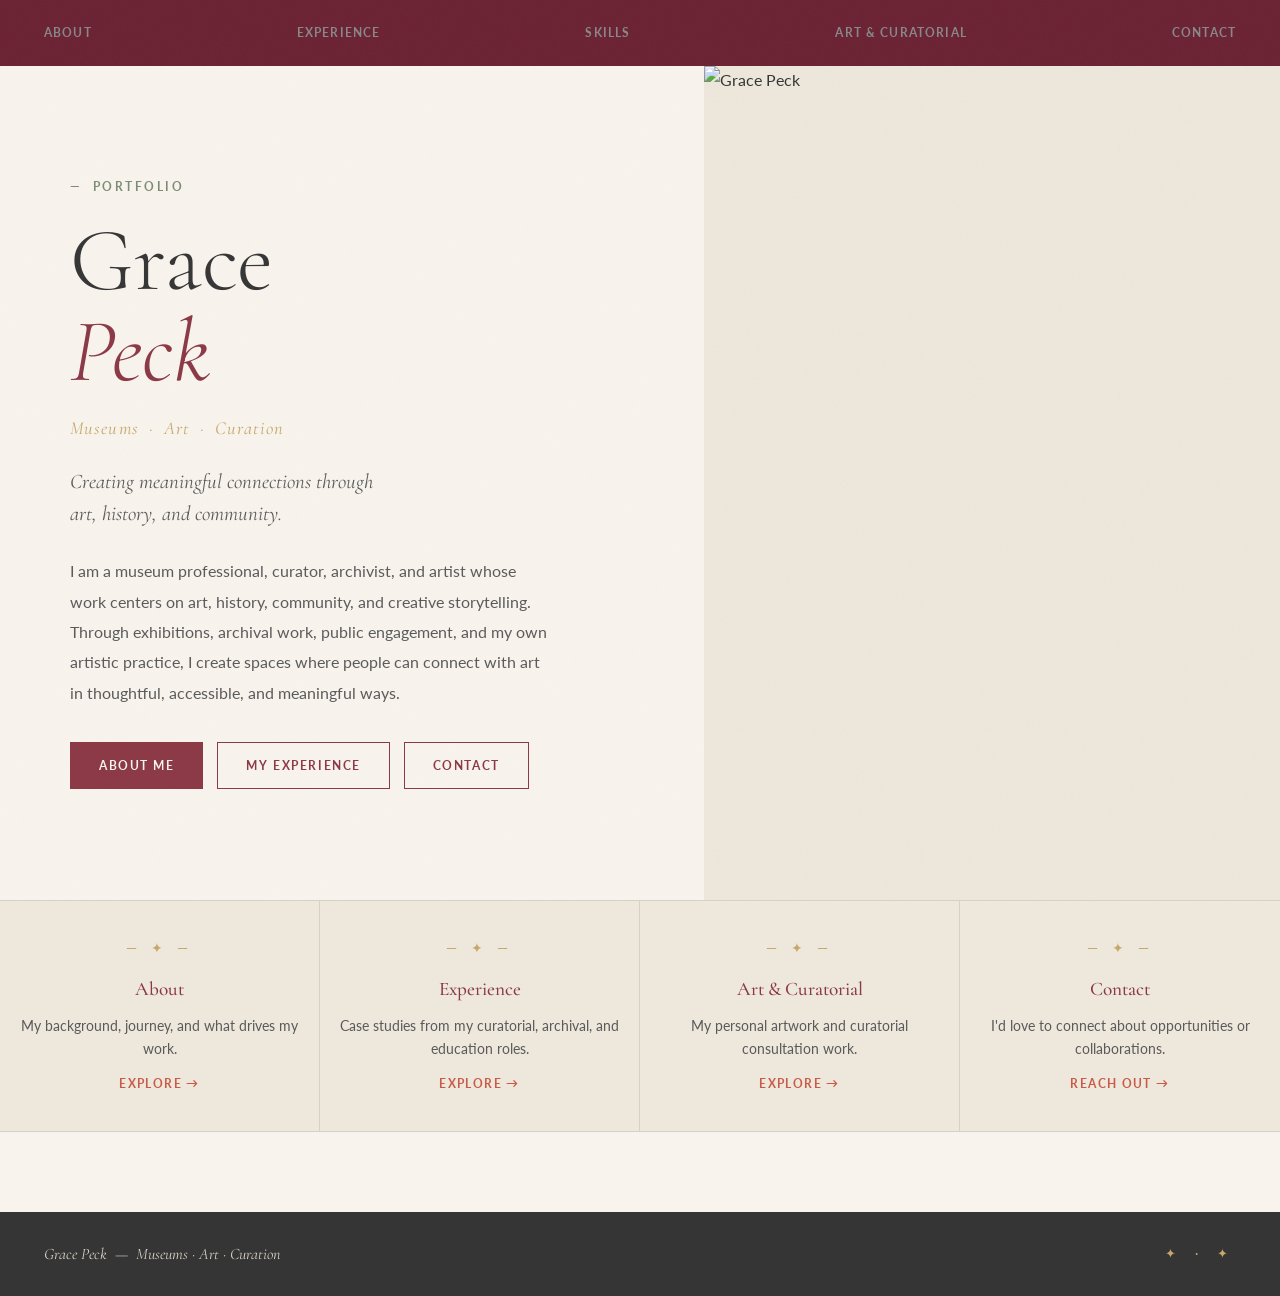
==== commit 57aa008c: "Add files via upload" ====
--- a/index.html
+++ b/index.html
@@ -11,33 +11,26 @@
       display: grid;
       grid-template-columns: 1.1fr 0.9fr;
       align-items: stretch;
-      position: relative;
     }
     .hero-text-col {
       display: flex;
       align-items: center;
       padding: 70px 60px 70px 70px;
-      position: relative;
-      z-index: 1;
     }
     .hero-photo-col {
       position: relative;
       overflow: hidden;
+      background: var(--cream-dark);
     }
+    /* Show full image, not zoomed in */
     .hero-photo-col img {
       width: 100%; height: 100%;
-      object-fit: cover;
-      object-position: center top;
+      object-fit: contain;
+      object-position: center center;
       display: block;
     }
-    /* Dark overlay on photo for contrast */
-    .hero-photo-col::after {
-      content: '';
-      position: absolute; inset: 0;
-      background: linear-gradient(to right, var(--cream) 0%, transparent 15%);
-    }
     .hero-eyebrow {
-      font-size: 0.67rem; font-weight: 700; letter-spacing: 0.22em;
+      font-size: 0.72rem; font-weight: 700; letter-spacing: 0.22em;
       text-transform: uppercase; color: var(--sage); margin-bottom: 18px;
       display: flex; align-items: center; gap: 10px;
     }
@@ -46,44 +39,40 @@
       font-family: var(--font-display);
       font-size: clamp(4rem, 7vw, 6.2rem);
       font-weight: 300; line-height: 1.02; color: var(--charcoal);
-      margin-bottom: 14px; letter-spacing: -0.01em;
+      margin-bottom: 14px;
     }
     h1.hero-name em { font-style: italic; color: var(--berry); }
     .hero-disciplines {
-      font-family: var(--font-display); font-size: 1rem;
+      font-family: var(--font-display); font-size: 1.15rem;
       font-style: italic; letter-spacing: 0.06em; color: var(--gold); margin-bottom: 22px;
     }
     .hero-tagline {
-      font-family: var(--font-display); font-size: 1.2rem; font-style: italic;
+      font-family: var(--font-display); font-size: 1.3rem; font-style: italic;
       color: var(--charcoal-mid); line-height: 1.55; margin-bottom: 26px;
     }
     .hero-intro {
-      font-size: 0.92rem; color: var(--charcoal-mid); line-height: 1.9;
-      max-width: 460px; margin-bottom: 34px;
+      font-size: 1rem; color: var(--charcoal-mid); line-height: 1.9;
+      max-width: 480px; margin-bottom: 34px;
     }
     .hero-cta { display: flex; gap: 14px; flex-wrap: wrap; }
-    /* Quick nav strip */
     .quick-strip {
       background: var(--cream-dark);
       border-top: 1px solid var(--taupe); border-bottom: 1px solid var(--taupe);
     }
-    .quick-strip-inner {
-      display: grid; grid-template-columns: repeat(4, 1fr);
-    }
+    .quick-strip-inner { display: grid; grid-template-columns: repeat(4, 1fr); }
     .ql {
       display: flex; flex-direction: column; align-items: center; text-align: center;
-      padding: 34px 20px; border-right: 1px solid var(--taupe); transition: background 0.22s;
+      padding: 36px 20px; border-right: 1px solid var(--taupe); transition: background 0.22s;
     }
     .ql:last-child { border-right: none; }
     .ql:hover { background: var(--cream); }
-    .ql-mark { font-size: 0.9rem; color: var(--gold); letter-spacing: 4px; margin-bottom: 10px; }
-    .ql-title { font-family: var(--font-display); font-size: 1.1rem; font-weight: 500; color: var(--berry); margin-bottom: 6px; }
-    .ql-desc { font-size: 0.8rem; color: var(--charcoal-mid); line-height: 1.55; }
-    .ql-arrow { margin-top: 12px; font-size: 0.68rem; font-weight: 700; letter-spacing: 0.12em; text-transform: uppercase; color: var(--terracotta); }
+    .ql-mark { font-size: 0.85rem; color: var(--gold); letter-spacing: 5px; margin-bottom: 12px; }
+    .ql-title { font-family: var(--font-display); font-size: 1.2rem; font-weight: 500; color: var(--berry); margin-bottom: 8px; }
+    .ql-desc { font-size: 0.9rem; color: var(--charcoal-mid); line-height: 1.6; }
+    .ql-arrow { margin-top: 14px; font-size: 0.72rem; font-weight: 700; letter-spacing: 0.12em; text-transform: uppercase; color: var(--terracotta); }
     @media (max-width: 880px) {
       .hero { grid-template-columns: 1fr; }
-      .hero-photo-col { height: 50vw; max-height: 340px; }
-      .hero-photo-col::after { background: linear-gradient(to bottom, transparent 60%, var(--cream)); }
+      .hero-photo-col { height: 55vw; max-height: 380px; }
       .hero-text-col { padding: 44px 20px; }
       .quick-strip-inner { grid-template-columns: repeat(2, 1fr); }
       .ql { border-bottom: 1px solid var(--taupe); }
@@ -104,7 +93,6 @@
     <li><a href="contact.html" onclick="closeNav()">Contact</a></li>
   </ul>
 </nav>
-
 <div class="page">
   <section class="hero">
     <div class="hero-text-col">
@@ -127,7 +115,7 @@
   </section>
 
   <div class="quick-strip">
-    <div class="quick-strip-inner container" style="max-width:100%;padding:0;">
+    <div class="quick-strip-inner">
       <a href="about.html" class="ql reveal">
         <span class="ql-mark">— ✦ —</span>
         <span class="ql-title">About</span>
@@ -159,10 +147,8 @@
     <span class="footer-name">Grace Peck &nbsp;—&nbsp; Museums · Art · Curation</span>
     <span class="footer-motif">✦ · ✦</span>
     <nav class="footer-links">
-      <a href="about.html">About</a>
-      <a href="experience.html">Experience</a>
-      <a href="skills.html">Skills</a>
-      <a href="artwork.html">Art &amp; Curatorial</a>
+      <a href="about.html">About</a><a href="experience.html">Experience</a>
+      <a href="skills.html">Skills</a><a href="artwork.html">Art &amp; Curatorial</a>
       <a href="contact.html">Contact</a>
     </nav>
   </footer>
--- a/style.css
+++ b/style.css
@@ -1,5 +1,5 @@
 /* ============================================================
-   GRACE PECK — SHARED STYLESHEET v3
+   GRACE PECK — SHARED STYLESHEET v4
 ============================================================ */
 @import url('https://fonts.googleapis.com/css2?family=Cormorant+Garamond:ital,wght@0,300;0,400;0,500;0,600;1,300;1,400;1,500;1,600&family=Lato:ital,wght@0,300;0,400;0,700;1,300;1,400&display=swap');
 
@@ -41,7 +41,7 @@
 }
 
 /* ============================================================
-   NAVIGATION — dark berry red bar, bold white caps
+   NAVIGATION
 ============================================================ */
 nav {
   position: fixed;
@@ -55,7 +55,7 @@
   background: var(--nav-bg);
   transition: box-shadow 0.3s;
 }
-nav.scrolled { box-shadow: 0 3px 20px rgba(0,0,0,0.25); }
+nav.scrolled { box-shadow: 0 3px 20px rgba(0,0,0,0.28); }
 
 .nav-logo {
   font-family: var(--font-display);
@@ -68,9 +68,8 @@
 .nav-logo .sep { color: var(--gold); margin: 0 8px; font-weight: 300; }
 
 .nav-links { display: flex; gap: 28px; align-items: center; }
-
 .nav-links a {
-  font-size: 0.68rem;
+  font-size: 0.7rem;
   font-weight: 700;
   letter-spacing: 0.16em;
   text-transform: uppercase;
@@ -104,7 +103,7 @@
   border: none;
   padding: 6px;
 }
-.nav-toggle span { display: block; width: 22px; height: 2px; background: #fff; transition: all 0.3s; }
+.nav-toggle span { display: block; width: 22px; height: 2px; background: #fff; }
 
 /* ============================================================
    PAGE LAYOUT
@@ -121,16 +120,16 @@
   content: '— ✦ —';
   position: absolute;
   top: 28px; right: 52px;
-  font-size: 0.75rem;
+  font-size: 0.8rem;
   color: var(--gold);
   letter-spacing: 6px;
   opacity: 0.5;
 }
 
 .eyebrow {
-  font-size: 0.67rem;
+  font-size: 0.72rem;
   font-weight: 700;
-  letter-spacing: 0.22em;
+  letter-spacing: 0.2em;
   text-transform: uppercase;
   color: var(--sage);
   margin-bottom: 12px;
@@ -142,26 +141,17 @@
 
 .page-title {
   font-family: var(--font-display);
-  font-size: clamp(2.2rem, 5vw, 3.8rem);
+  font-size: clamp(2.4rem, 5vw, 4rem);
   font-weight: 400;
   line-height: 1.1;
   color: var(--berry);
-  margin-bottom: 12px;
+  margin-bottom: 14px;
 }
 .page-sub {
   font-family: var(--font-display);
-  font-size: 1.1rem;
+  font-size: 1.25rem;   /* bigger subtitle */
   font-style: italic;
   color: var(--charcoal-mid);
-}
-
-/* SECTION HEADINGS */
-.s-title {
-  font-family: var(--font-display);
-  font-size: clamp(1.5rem, 2.5vw, 2rem);
-  font-weight: 500;
-  color: var(--berry);
-  margin-bottom: 6px;
 }
 
 /* DIVIDER */
@@ -174,13 +164,13 @@
   font-size: 0.9rem;
 }
 
-/* PROSE */
+/* PROSE — bigger body text */
 .prose p {
-  font-size: 0.95rem;
+  font-size: 1rem;          /* was 0.95 */
   color: var(--charcoal-mid);
   line-height: 1.95;
-  margin-bottom: 20px;
-  max-width: 740px;
+  margin-bottom: 22px;
+  max-width: 760px;
 }
 .drop-cap::first-letter {
   font-family: var(--font-display);
@@ -195,8 +185,8 @@
 /* BUTTONS */
 .btn {
   display: inline-block;
-  padding: 11px 26px;
-  font-size: 0.72rem;
+  padding: 12px 28px;
+  font-size: 0.75rem;
   font-weight: 700;
   letter-spacing: 0.13em;
   text-transform: uppercase;
@@ -213,10 +203,10 @@
 /* SKILL TAGS */
 .skill-tags { display: flex; flex-wrap: wrap; gap: 8px; }
 .tag {
-  font-size: 0.75rem;
+  font-size: 0.82rem;       /* bigger tags */
   font-weight: 700;
-  letter-spacing: 0.06em;
-  padding: 5px 13px;
+  letter-spacing: 0.05em;
+  padding: 6px 14px;
   border: 1px solid var(--taupe);
   color: var(--charcoal-mid);
   background: var(--cream-dark);
@@ -224,38 +214,42 @@
 }
 .tag:hover { background: var(--terracotta); border-color: var(--terracotta); color: var(--cream); }
 
-/* IMAGE WRAPPER */
+/* IMAGE WRAPPER — contain not crop */
 .img-w {
   overflow: hidden;
-  background: var(--taupe);
+  background: var(--cream-dark);
   position: relative;
+  display: flex;
+  align-items: center;
+  justify-content: center;
 }
 .img-w img {
-  width: 100%; height: 100%;
-  object-fit: cover;
+  width: 100%;
+  height: 100%;
+  object-fit: contain;      /* show full image, no crop */
+  object-position: center;
   transition: transform 0.45s ease;
   display: block;
 }
-.img-w:hover img { transform: scale(1.05); }
+.img-w:hover img { transform: scale(1.03); }
 
 /* GALLERY GRID */
 .gallery-grid {
   display: grid;
-  grid-template-columns: repeat(auto-fill, minmax(200px, 1fr));
-  gap: 16px;
+  grid-template-columns: repeat(auto-fill, minmax(210px, 1fr));
+  gap: 18px;
 }
 .gallery-item {
   border: 1px solid var(--taupe);
   overflow: hidden;
-  cursor: pointer;
   background: var(--cream-dark);
 }
 .gallery-item .img-w { aspect-ratio: 3/4; }
 .gallery-item-cap {
-  padding: 9px 12px;
+  padding: 10px 14px;
   font-family: var(--font-display);
   font-style: italic;
-  font-size: 0.88rem;
+  font-size: 1rem;          /* bigger captions */
   color: var(--charcoal);
   border-top: 1px solid var(--taupe);
   background: var(--cream);
@@ -280,11 +274,11 @@
   gap: 12px;
   margin-top: 80px;
 }
-.footer-name { font-family: var(--font-display); font-style: italic; color: var(--taupe); font-size: 0.95rem; }
+.footer-name { font-family: var(--font-display); font-style: italic; color: var(--taupe); font-size: 1rem; }
 .footer-links { display: flex; gap: 20px; flex-wrap: wrap; }
-.footer-links a { font-size: 0.68rem; font-weight: 700; letter-spacing: 0.1em; text-transform: uppercase; color: #888; transition: color 0.2s; }
+.footer-links a { font-size: 0.72rem; font-weight: 700; letter-spacing: 0.1em; text-transform: uppercase; color: #888; transition: color 0.2s; }
 .footer-links a:hover { color: var(--gold); }
-.footer-motif { color: var(--gold); letter-spacing: 8px; font-size: 0.75rem; }
+.footer-motif { color: var(--gold); letter-spacing: 8px; font-size: 0.8rem; }
 
 /* RESPONSIVE */
 @media (max-width: 880px) {
@@ -298,7 +292,7 @@
     background: var(--nav-bg);
   }
   .nav-links.open { display: flex; }
-  .nav-links a { padding: 14px 24px; font-size: 0.76rem; border-bottom: 1px solid rgba(255,255,255,0.08); }
+  .nav-links a { padding: 14px 24px; font-size: 0.78rem; border-bottom: 1px solid rgba(255,255,255,0.08); }
   .nav-links a::after { display: none; }
   .nav-toggle { display: flex; }
   .container { padding: 0 20px; }
